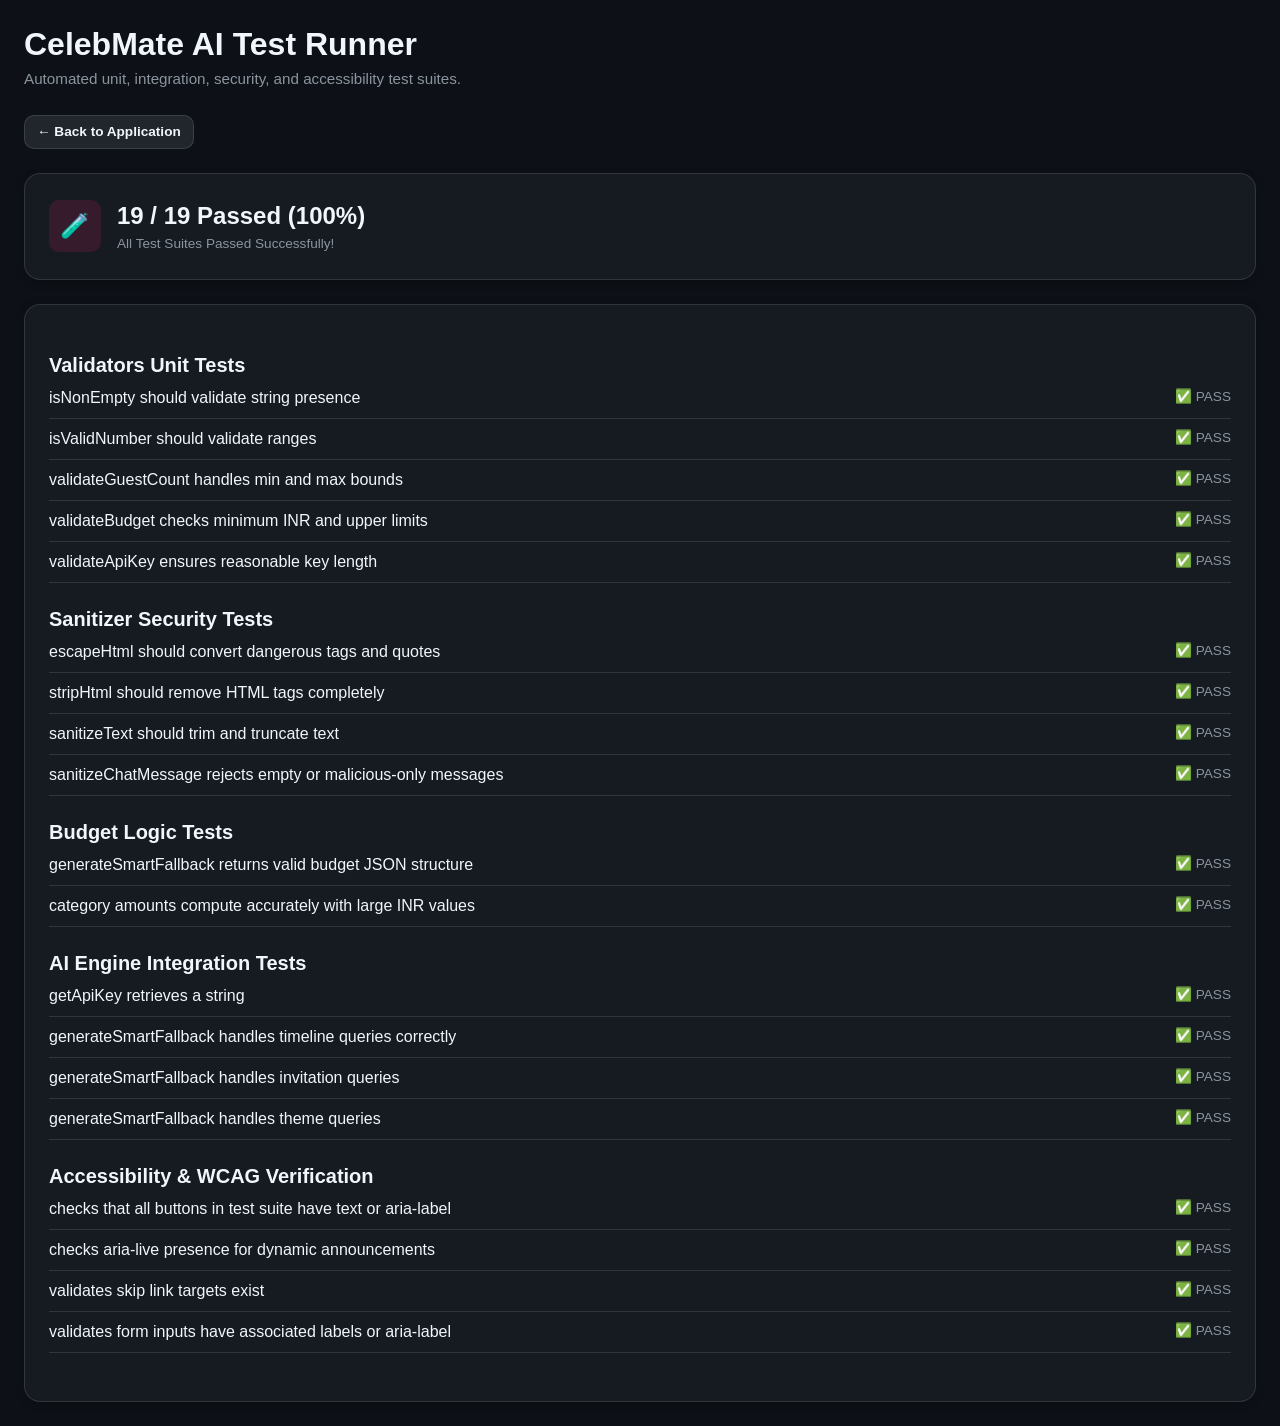
==== tests/test.html @ 2a959d5b "test: add unit tests and browser-based test runner" ====
<!DOCTYPE html>
<html lang="en">
<head>
  <meta charset="UTF-8">
  <meta name="viewport" content="width=device-width, initial-scale=1.0">
  <title>CelebMate AI — Automated Test Suite</title>
  <link rel="stylesheet" href="../css/variables.css">
  <link rel="stylesheet" href="../css/base.css">
  <link rel="stylesheet" href="../css/components.css">
  <link rel="stylesheet" href="../css/modals-toasts.css">
  <link rel="stylesheet" href="../css/pages.css">
</head>
<body>
  <div class="page-wrapper">
    <header class="section-header">
      <h1>CelebMate AI Test Runner</h1>
      <p class="section-subtitle">Automated unit, integration, security, and accessibility test suites.</p>
      <div class="card-spacing">
        <a href="../index.html" class="btn btn-secondary btn-sm">← Back to Application</a>
      </div>
    </header>

    <div class="card">
      <div class="stat-card">
        <div class="stat-icon" aria-hidden="true">🧪</div>
        <div>
          <div class="stat-value" id="summaryScore">Running tests...</div>
          <div class="stat-label" id="summarySub">Please wait</div>
        </div>
      </div>
    </div>

    <div class="card card-spacing" id="testResultsList"></div>
  </div>

  <script type="module">
    import { testResults } from './test-runner.js';
    import './test-validators.js';
    import './test-sanitizer.js';
    import './test-budget.js';
    import './test-ai-engine.js';
    import './test-accessibility.js';

    const score = document.getElementById('summaryScore');
    const sub = document.getElementById('summarySub');
    const list = document.getElementById('testResultsList');

    if (score && sub && list) {
      const passRate = Math.round((testResults.passed / testResults.total) * 100);
      score.textContent = `${testResults.passed} / ${testResults.total} Passed (${passRate}%)`;
      sub.textContent = testResults.failed === 0 ? 'All Test Suites Passed Successfully!' : `${testResults.failed} Failed`;

      testResults.suites.forEach((suite) => {
        const suiteEl = document.createElement('div');
        suiteEl.className = 'section-header card-spacing';

        const title = document.createElement('h3');
        title.textContent = suite.name;
        suiteEl.appendChild(title);

        suite.tests.forEach((t) => {
          const row = document.createElement('div');
          row.className = 'budget-item';

          const desc = document.createElement('span');
          desc.textContent = t.description;

          const badge = document.createElement('span');
          badge.className = t.status === 'pass' ? 'stat-label' : 'stat-value';
          badge.textContent = t.status === 'pass' ? '✅ PASS' : `❌ FAIL: ${t.error}`;

          row.appendChild(desc);
          row.appendChild(badge);
          suiteEl.appendChild(row);
        });

        list.appendChild(suiteEl);
      });
    }
  </script>
</body>
</html>
---- css/variables.css ----
/* CelebMate AI — CSS Custom Properties & Design Tokens */
:root {
  /* Brand / Palette (Festive Celebration theme) */
  --color-primary: #E91E63;
  --color-primary-hover: #D81557;
  --color-primary-light: rgba(233, 30, 99, 0.15);
  --color-secondary: #FF9800;
  --color-secondary-hover: #F57C00;
  --color-accent: #9C27B0;
  --color-accent-light: rgba(156, 39, 176, 0.15);

  /* Backgrounds & Surfaces (Sleek Dark Theme) */
  --color-bg-base: #0D1117;
  --color-bg-surface: #161B22;
  --color-bg-surface-elevated: #21262D;
  --color-bg-glass: rgba(22, 27, 34, 0.75);
  --color-bg-glass-card: rgba(255, 255, 255, 0.04);
  --color-border: rgba(240, 246, 252, 0.12);
  --color-border-glow: rgba(233, 30, 99, 0.4);

  /* Text & Hierarchy (WCAG AA Compliant contrast) */
  --color-text-primary: #F0F6FC;
  --color-text-secondary: #8B949E;
  --color-text-muted: #6E7681;
  --color-text-inverse: #0D1117;

  /* Status Colors */
  --color-success: #2EA043;
  --color-success-bg: rgba(46, 160, 67, 0.15);
  --color-warning: #D29922;
  --color-warning-bg: rgba(210, 153, 34, 0.15);
  --color-danger: #F85149;
  --color-danger-bg: rgba(248, 81, 73, 0.15);
  --color-info: #58A6FF;

  /* Typography */
  --font-heading: 'Outfit', -apple-system, BlinkMacSystemFont, 'Segoe UI', sans-serif;
  --font-body: 'Inter', -apple-system, BlinkMacSystemFont, 'Segoe UI', Roboto, sans-serif;
  --font-mono: 'SFMono-Regular', Consolas, 'Liberation Mono', Menlo, monospace;

  /* Spacing */
  --space-2xs: 4px;
  --space-xs: 8px;
  --space-sm: 12px;
  --space-md: 16px;
  --space-lg: 24px;
  --space-xl: 32px;
  --space-2xl: 48px;

  /* Radii & Shadows */
  --radius-sm: 6px;
  --radius-md: 10px;
  --radius-lg: 16px;
  --radius-full: 9999px;
  --shadow-sm: 0 2px 8px rgba(0, 0, 0, 0.25);
  --shadow-md: 0 4px 16px rgba(0, 0, 0, 0.4);
  --shadow-lg: 0 12px 32px rgba(0, 0, 0, 0.55);
  --shadow-glow: 0 0 24px rgba(233, 30, 99, 0.35);

  /* Transitions */
  --transition-fast: 150ms ease;
  --transition-normal: 250ms cubic-bezier(0.4, 0, 0.2, 1);

  /* Layout */
  --sidebar-width: 260px;
  --header-height: 64px;
  --max-content-width: 1280px;
}
---- css/base.css ----
/* CelebMate AI — Base Styles & Reset */
*, *::before, *::after {
  box-sizing: border-box;
  margin: 0;
  padding: 0;
}

html {
  font-size: 16px;
  scroll-behavior: smooth;
  background-color: var(--color-bg-base);
  color: var(--color-text-primary);
  font-family: var(--font-body);
  line-height: 1.5;
  -webkit-font-smoothing: antialiased;
}

body {
  min-height: 100vh;
  display: flex;
  flex-direction: column;
  background-color: var(--color-bg-base);
  color: var(--color-text-primary);
  overflow-x: hidden;
}

/* Accessibility: Skip Navigation Link */
.skip-link {
  position: absolute;
  top: -100px;
  left: var(--space-md);
  background: var(--color-primary);
  color: #fff;
  padding: var(--space-xs) var(--space-md);
  border-radius: var(--radius-sm);
  z-index: 9999;
  text-decoration: none;
  font-weight: 600;
  transition: top var(--transition-fast);
}

.skip-link:focus-visible {
  top: var(--space-md);
  outline: 3px solid var(--color-secondary);
}

/* Accessible Focus Outlines */
:focus-visible {
  outline: 2px solid var(--color-primary);
  outline-offset: 2px;
}

/* Typography Hierarchy */
h1, h2, h3, h4, h5, h6 {
  font-family: var(--font-heading);
  font-weight: 700;
  color: var(--color-text-primary);
  line-height: 1.25;
}

h1 { font-size: 2rem; }
h2 { font-size: 1.5rem; }
h3 { font-size: 1.25rem; }
h4 { font-size: 1.1rem; }

p {
  color: var(--color-text-secondary);
}

a {
  color: var(--color-info);
  text-decoration: none;
  transition: color var(--transition-fast);
}

a:hover {
  text-decoration: underline;
}

/* App Shell Structure */
.app-container {
  display: flex;
  min-height: 100vh;
  width: 100%;
}

.main-content {
  flex: 1;
  display: flex;
  flex-direction: column;
  min-width: 0;
  background-color: var(--color-bg-base);
}

.page-wrapper {
  flex: 1;
  padding: var(--space-lg);
  max-width: var(--max-content-width);
  margin: 0 auto;
  width: 100%;
}

/* Utility Classes */
.hidden {
  display: none !important;
}

.sr-only {
  position: absolute;
  width: 1px;
  height: 1px;
  padding: 0;
  margin: -1px;
  overflow: hidden;
  clip: rect(0, 0, 0, 0);
  white-space: nowrap;
  border: 0;
}

.gradient-text {
  background: linear-gradient(135deg, var(--color-primary), var(--color-secondary));
  -webkit-background-clip: text;
  -webkit-text-fill-color: transparent;
}
---- css/components.css ----
/* CelebMate AI — Reusable Component Styles: Navigation, Header, Buttons, Forms */

/* Sidebar Navigation */
.sidebar {
  width: var(--sidebar-width);
  background-color: var(--color-bg-surface);
  border-right: 1px solid var(--color-border);
  display: flex;
  flex-direction: column;
  padding: var(--space-md);
  transition: transform var(--transition-normal);
  z-index: 100;
}

.brand-header {
  display: flex;
  align-items: center;
  gap: var(--space-xs);
  padding: var(--space-sm) var(--space-xs);
  margin-bottom: var(--space-md);
}

.brand-logo { font-size: 1.6rem; }
.brand-title { font-size: 1.25rem; font-weight: 800; letter-spacing: -0.5px; }

.nav-menu {
  list-style: none;
  display: flex;
  flex-direction: column;
  gap: var(--space-2xs);
  flex: 1;
}

.nav-link {
  display: flex;
  align-items: center;
  gap: var(--space-sm);
  padding: var(--space-sm) var(--space-md);
  border-radius: var(--radius-md);
  color: var(--color-text-secondary);
  font-weight: 500;
  transition: all var(--transition-fast);
  cursor: pointer;
  border: 1px solid transparent;
}

.nav-link:hover, .nav-link:focus-visible {
  color: var(--color-text-primary);
  background: var(--color-bg-surface-elevated);
}

.nav-link.active {
  color: #fff;
  background: linear-gradient(135deg, var(--color-primary), var(--color-accent));
  box-shadow: var(--shadow-glow);
}

.nav-icon { font-size: 1.2rem; }

.sidebar-footer {
  padding-top: var(--space-md);
  border-top: 1px solid var(--color-border);
}

/* Header Component */
.app-header {
  height: var(--header-height);
  background: var(--color-bg-glass);
  backdrop-filter: blur(12px);
  border-bottom: 1px solid var(--color-border);
  display: flex;
  align-items: center;
  justify-content: space-between;
  padding: 0 var(--space-lg);
  position: sticky;
  top: 0;
  z-index: 90;
}

.header-left, .header-right {
  display: flex;
  align-items: center;
  gap: var(--space-sm);
}

.mobile-menu-btn {
  display: none;
  background: transparent;
  border: none;
  color: var(--color-text-primary);
  font-size: 1.5rem;
  cursor: pointer;
  padding: var(--space-2xs);
}

/* Buttons */
.btn {
  display: inline-flex;
  align-items: center;
  justify-content: center;
  gap: var(--space-xs);
  padding: 10px 18px;
  font-size: 0.95rem;
  font-weight: 600;
  border-radius: var(--radius-md);
  cursor: pointer;
  border: 1px solid transparent;
  transition: all var(--transition-fast);
  text-decoration: none;
  font-family: inherit;
}

.btn-primary {
  background: linear-gradient(135deg, var(--color-primary), var(--color-accent));
  color: #fff;
  box-shadow: 0 4px 12px rgba(233, 30, 99, 0.3);
}

.btn-primary:hover:not(:disabled) {
  opacity: 0.92;
  transform: translateY(-1px);
}

.btn-secondary {
  background: var(--color-bg-surface-elevated);
  color: var(--color-text-primary);
  border: 1px solid var(--color-border);
}

.btn-secondary:hover:not(:disabled) {
  background: rgba(255, 255, 255, 0.08);
}

.btn-sm { padding: 6px 12px; font-size: 0.85rem; }
.btn:disabled { opacity: 0.5; cursor: not-allowed; }

/* Forms */
.form-group { margin-bottom: var(--space-md); }

.form-label {
  display: block;
  font-size: 0.875rem;
  font-weight: 500;
  color: var(--color-text-secondary);
  margin-bottom: var(--space-2xs);
}

.form-control {
  width: 100%;
  padding: 10px 14px;
  background-color: var(--color-bg-surface-elevated);
  border: 1px solid var(--color-border);
  border-radius: var(--radius-md);
  color: var(--color-text-primary);
  font-size: 0.95rem;
  font-family: inherit;
  transition: border-color var(--transition-fast);
}

.form-control:focus {
  border-color: var(--color-primary);
  outline: none;
}
---- css/modals-toasts.css ----
/* CelebMate AI — Cards, Modals, Toasts & Layout Helpers */

.card {
  background: var(--color-bg-surface);
  border: 1px solid var(--color-border);
  border-radius: var(--radius-lg);
  padding: var(--space-lg);
  box-shadow: var(--shadow-sm);
  transition: transform var(--transition-fast), border-color var(--transition-fast);
}

.card:hover {
  border-color: var(--color-border-glow);
}

.card-spacing {
  margin-top: var(--space-lg);
}

.quick-action-btn {
  width: 100%;
  justify-content: flex-start;
  margin-bottom: var(--space-xs);
}

/* Modals */
.modal-backdrop {
  position: fixed;
  inset: 0;
  background: rgba(0, 0, 0, 0.7);
  backdrop-filter: blur(4px);
  display: flex;
  align-items: center;
  justify-content: center;
  z-index: 1000;
  padding: var(--space-md);
}

.modal-dialog {
  background: var(--color-bg-surface);
  border: 1px solid var(--color-border);
  border-radius: var(--radius-lg);
  max-width: 520px;
  width: 100%;
  box-shadow: var(--shadow-lg);
  overflow: hidden;
}

.modal-header {
  padding: var(--space-md) var(--space-lg);
  border-bottom: 1px solid var(--color-border);
  display: flex;
  align-items: center;
  justify-content: space-between;
}

.modal-body {
  padding: var(--space-lg);
  max-height: 70vh;
  overflow-y: auto;
}

.modal-footer {
  padding: var(--space-sm) var(--space-lg);
  border-top: 1px solid var(--color-border);
  display: flex;
  justify-content: flex-end;
  gap: var(--space-xs);
}

/* Toast Notifications */
.toast-container {
  position: fixed;
  bottom: var(--space-lg);
  right: var(--space-lg);
  z-index: 2000;
  display: flex;
  flex-direction: column;
  gap: var(--space-xs);
}

.toast {
  background: var(--color-bg-surface-elevated);
  border: 1px solid var(--color-border);
  padding: var(--space-sm) var(--space-md);
  border-radius: var(--radius-md);
  color: var(--color-text-primary);
  font-size: 0.9rem;
  box-shadow: var(--shadow-md);
  display: flex;
  align-items: center;
  gap: var(--space-xs);
}
---- css/pages.css ----
/* CelebMate AI — Pages CSS: Dashboard, Budget, and Timeline */

/* Grid Layouts */
.grid-2 {
  display: grid;
  grid-template-columns: repeat(auto-fit, minmax(320px, 1fr));
  gap: var(--space-lg);
}

.grid-3 {
  display: grid;
  grid-template-columns: repeat(auto-fit, minmax(260px, 1fr));
  gap: var(--space-md);
}

/* Page Section Header */
.section-header {
  margin-bottom: var(--space-lg);
}

.section-subtitle {
  color: var(--color-text-secondary);
  font-size: 0.95rem;
  margin-top: var(--space-2xs);
}

/* Dashboard Metrics */
.stat-card {
  display: flex;
  align-items: center;
  gap: var(--space-md);
}

.stat-icon {
  width: 52px;
  height: 52px;
  border-radius: var(--radius-md);
  background: var(--color-primary-light);
  color: var(--color-primary);
  display: flex;
  align-items: center;
  justify-content: center;
  font-size: 1.5rem;
}

.stat-value {
  font-size: 1.5rem;
  font-weight: 700;
  color: var(--color-text-primary);
}

.stat-label {
  font-size: 0.85rem;
  color: var(--color-text-secondary);
}

/* Budget Feature */
.budget-chart-container {
  display: flex;
  flex-direction: column;
  align-items: center;
  justify-content: center;
  padding: var(--space-md);
}

.budget-donut {
  width: 180px;
  height: 180px;
  border-radius: 50%;
  display: flex;
  align-items: center;
  justify-content: center;
  position: relative;
  margin-bottom: var(--space-md);
  background: conic-gradient(
    var(--color-primary) 0% 35%,
    var(--color-secondary) 35% 60%,
    var(--color-accent) 60% 80%,
    var(--color-info) 80% 100%
  );
}

.donut-inner {
  width: 120px;
  height: 120px;
  background: var(--color-bg-surface);
  border-radius: 50%;
  display: flex;
  flex-direction: column;
  align-items: center;
  justify-content: center;
}

.donut-total {
  font-size: 1.1rem;
  font-weight: 700;
  color: var(--color-text-primary);
}

.donut-sub {
  font-size: 0.75rem;
  color: var(--color-text-secondary);
}

.budget-item {
  display: flex;
  justify-content: space-between;
  align-items: center;
  padding: var(--space-xs) 0;
  border-bottom: 1px solid var(--color-border);
}

/* Timeline Feature */
.timeline-list {
  display: flex;
  flex-direction: column;
  gap: var(--space-sm);
}

.timeline-item {
  display: flex;
  align-items: flex-start;
  gap: var(--space-md);
  padding: var(--space-md);
  background: var(--color-bg-surface-elevated);
  border-radius: var(--radius-md);
  border: 1px solid var(--color-border);
}

.timeline-checkbox {
  width: 20px;
  height: 20px;
  accent-color: var(--color-primary);
  margin-top: 3px;
  cursor: pointer;
}

.timeline-details {
  flex: 1;
}

.timeline-item.completed .timeline-task {
  text-decoration: line-through;
  opacity: 0.6;
}
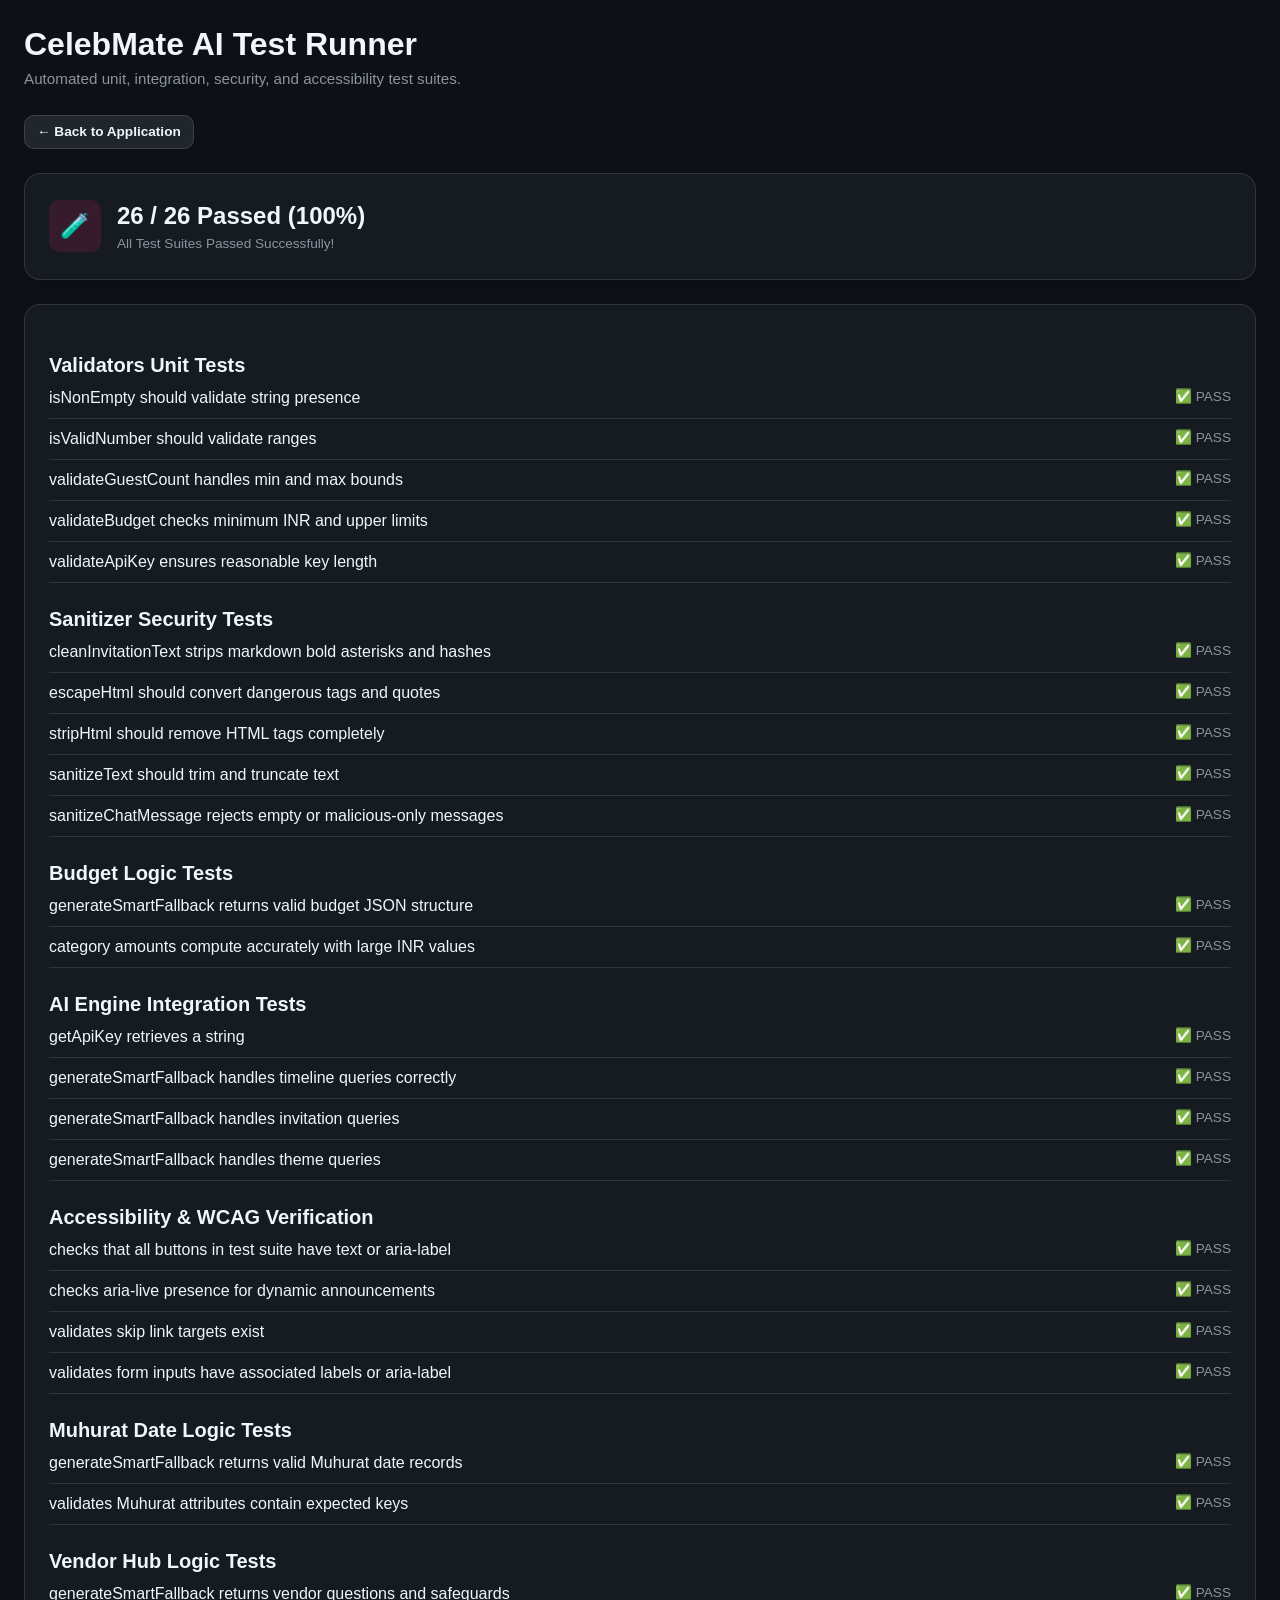
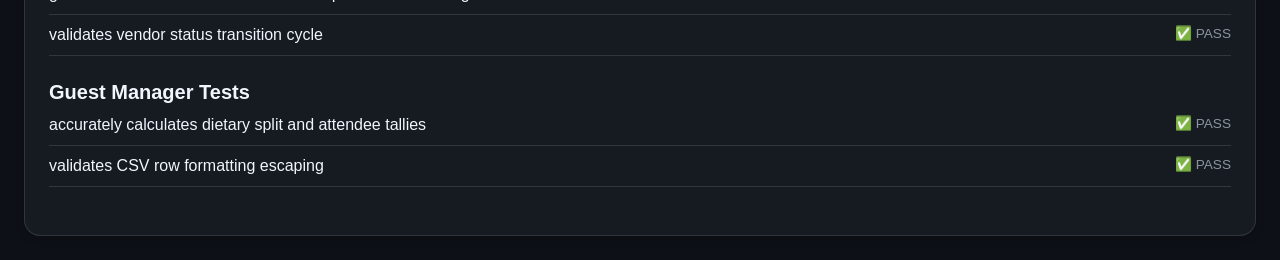
==== commit bfd9cb40: "feat: implement Phase 2 with Muhurat Finder, Vendor Hub, and Guest RSVP Tracker" ====
--- a/tests/test.html
+++ b/tests/test.html
@@ -40,6 +40,9 @@
     import './test-budget.js';
     import './test-ai-engine.js';
     import './test-accessibility.js';
+    import './test-muhurat.js';
+    import './test-vendors.js';
+    import './test-guests.js';
 
     const score = document.getElementById('summaryScore');
     const sub = document.getElementById('summarySub');
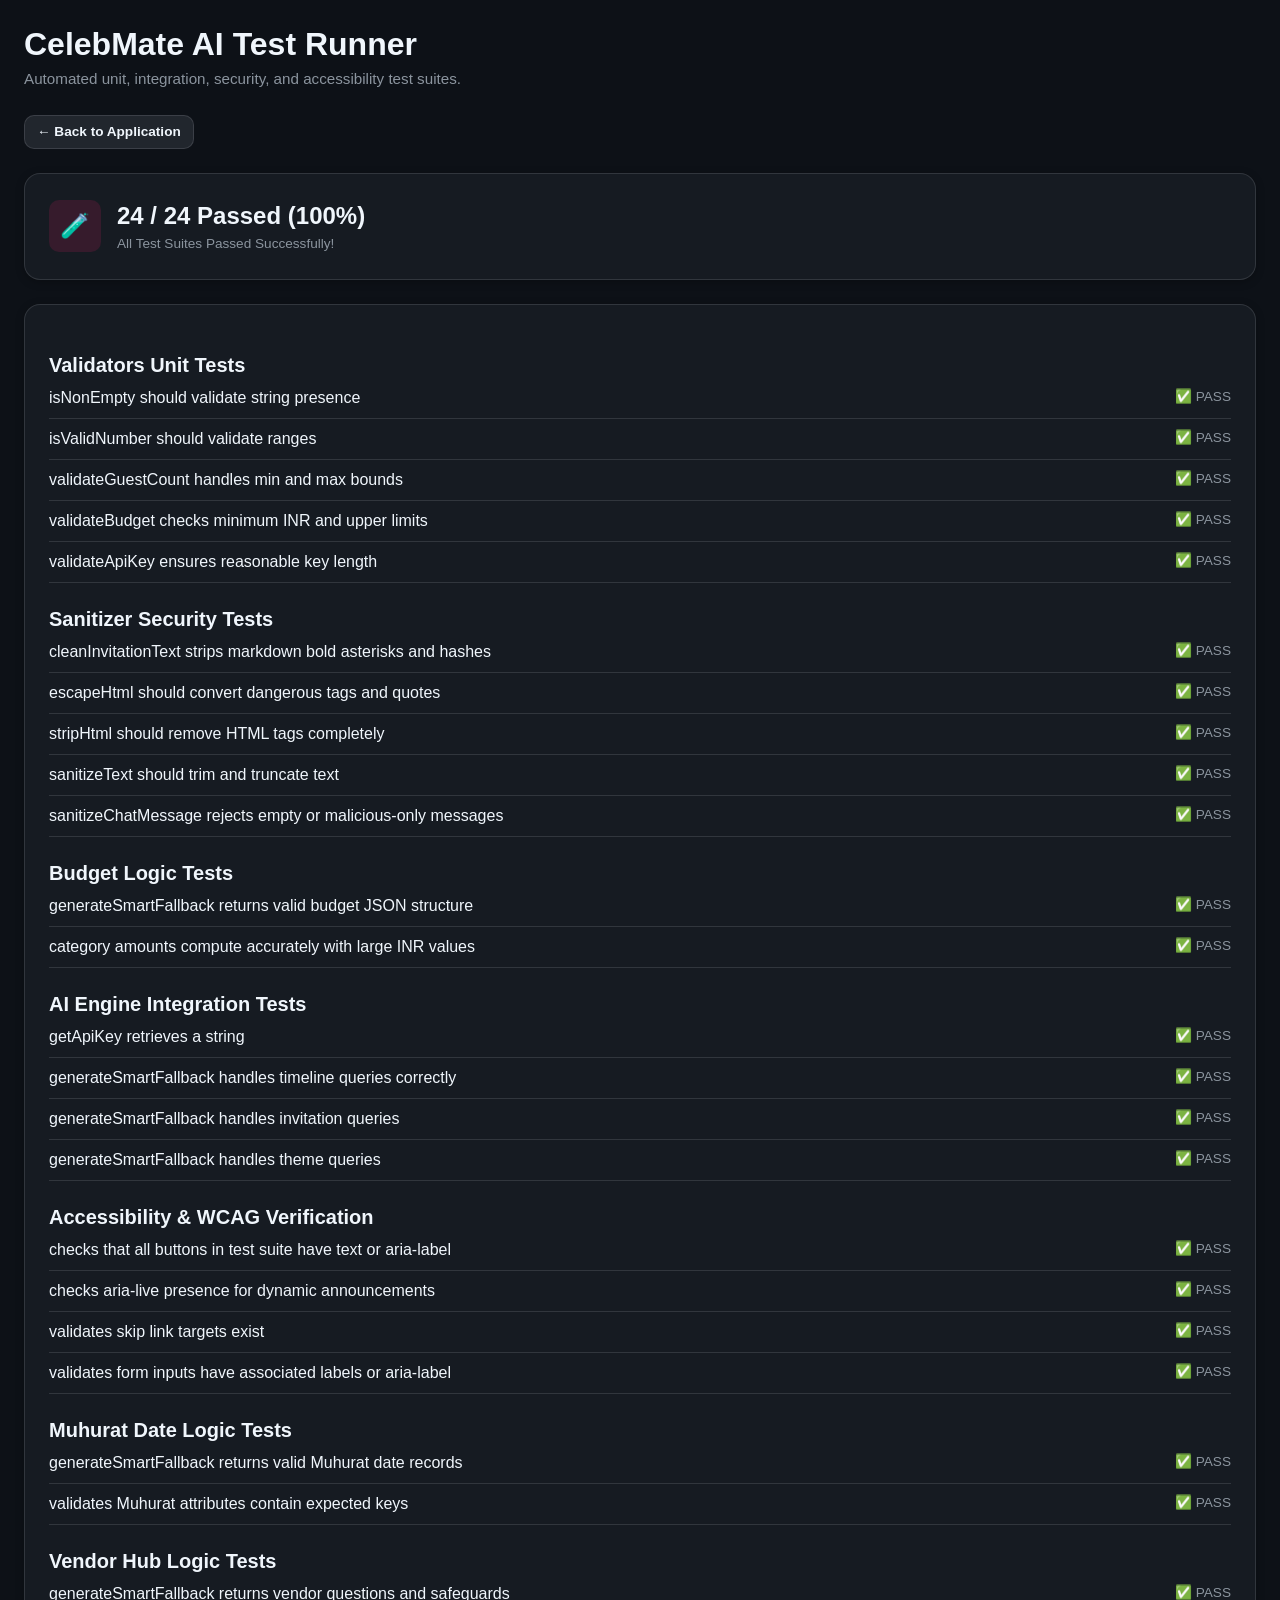
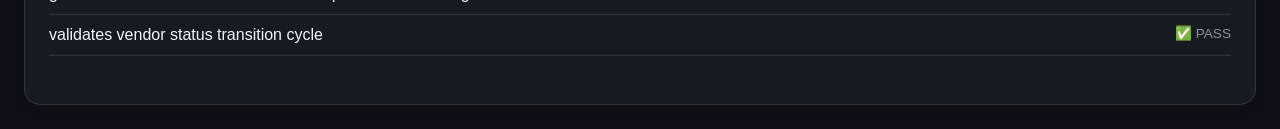
==== commit 7341dd16: "refactor: streamline architecture into 4 core pillars and consolidate navigation" ====
--- a/tests/test.html
+++ b/tests/test.html
@@ -42,7 +42,6 @@
     import './test-accessibility.js';
     import './test-muhurat.js';
     import './test-vendors.js';
-    import './test-guests.js';
 
     const score = document.getElementById('summaryScore');
     const sub = document.getElementById('summarySub');
